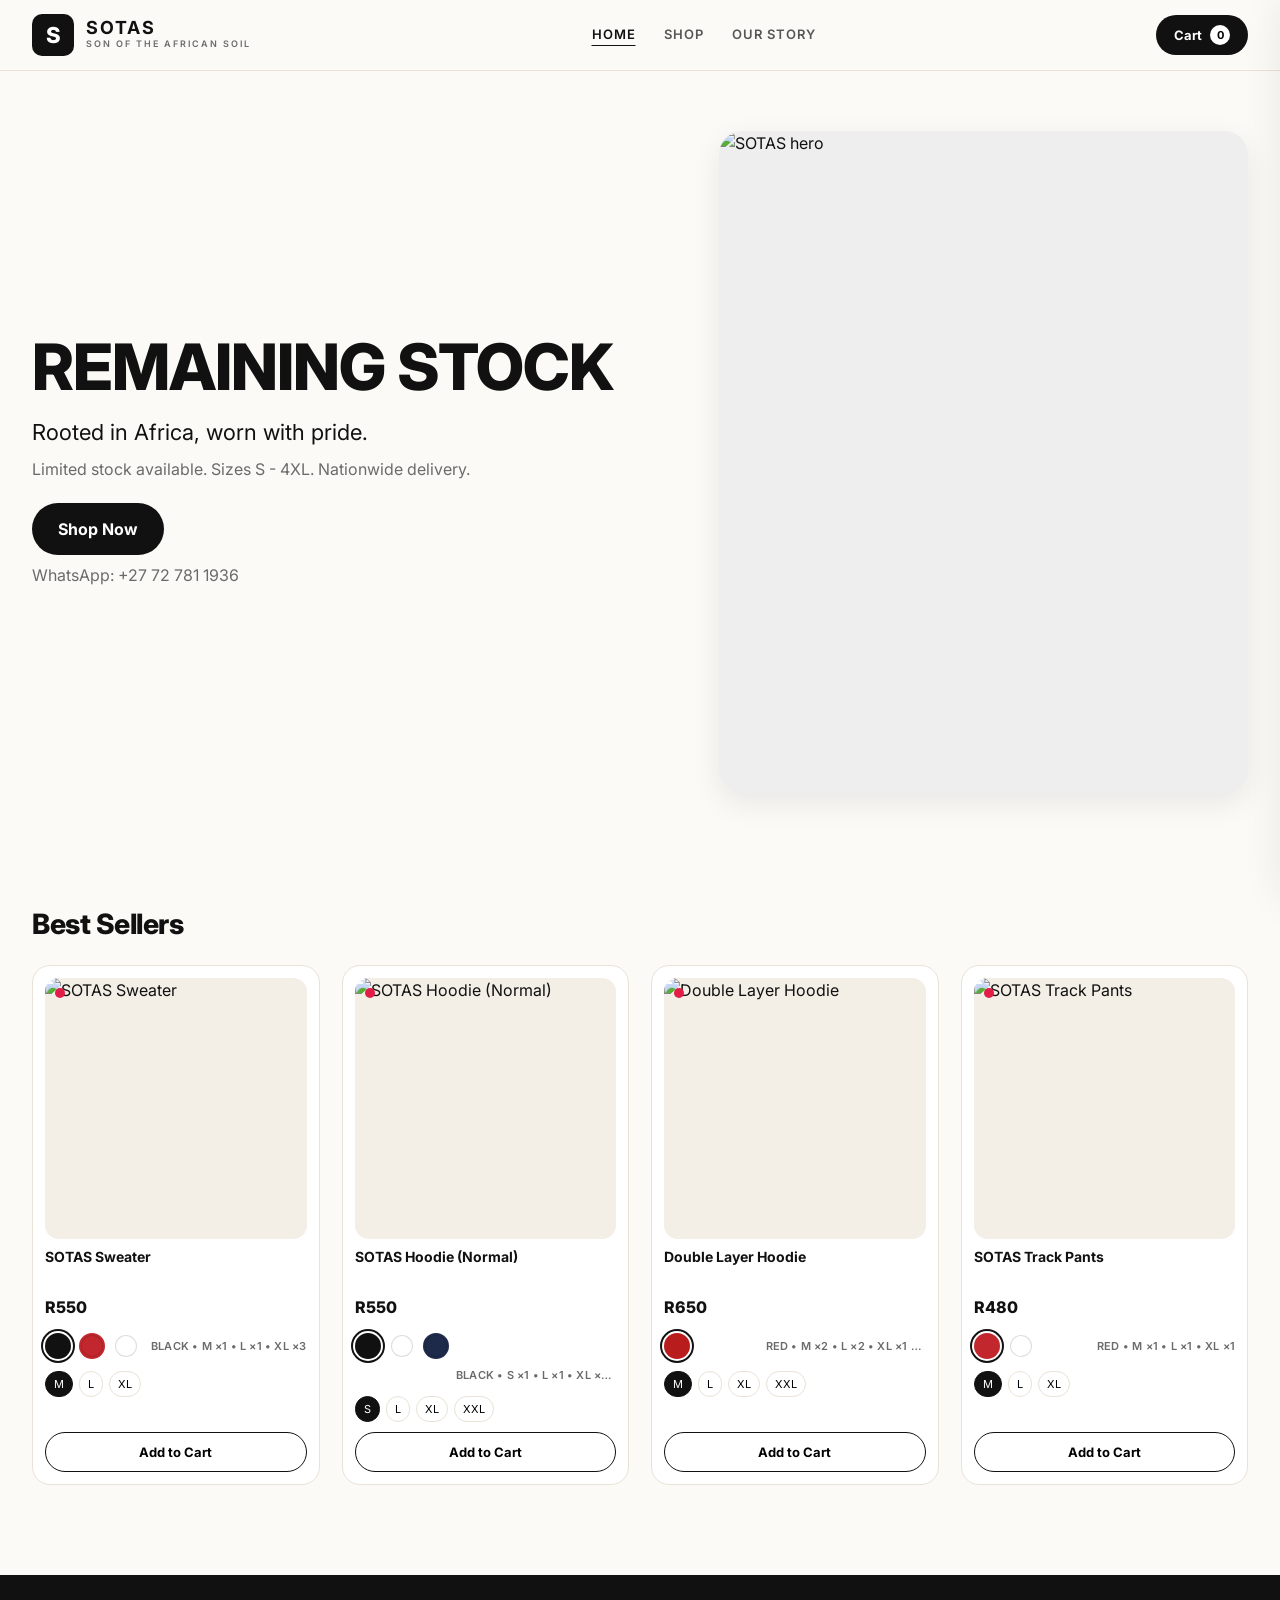
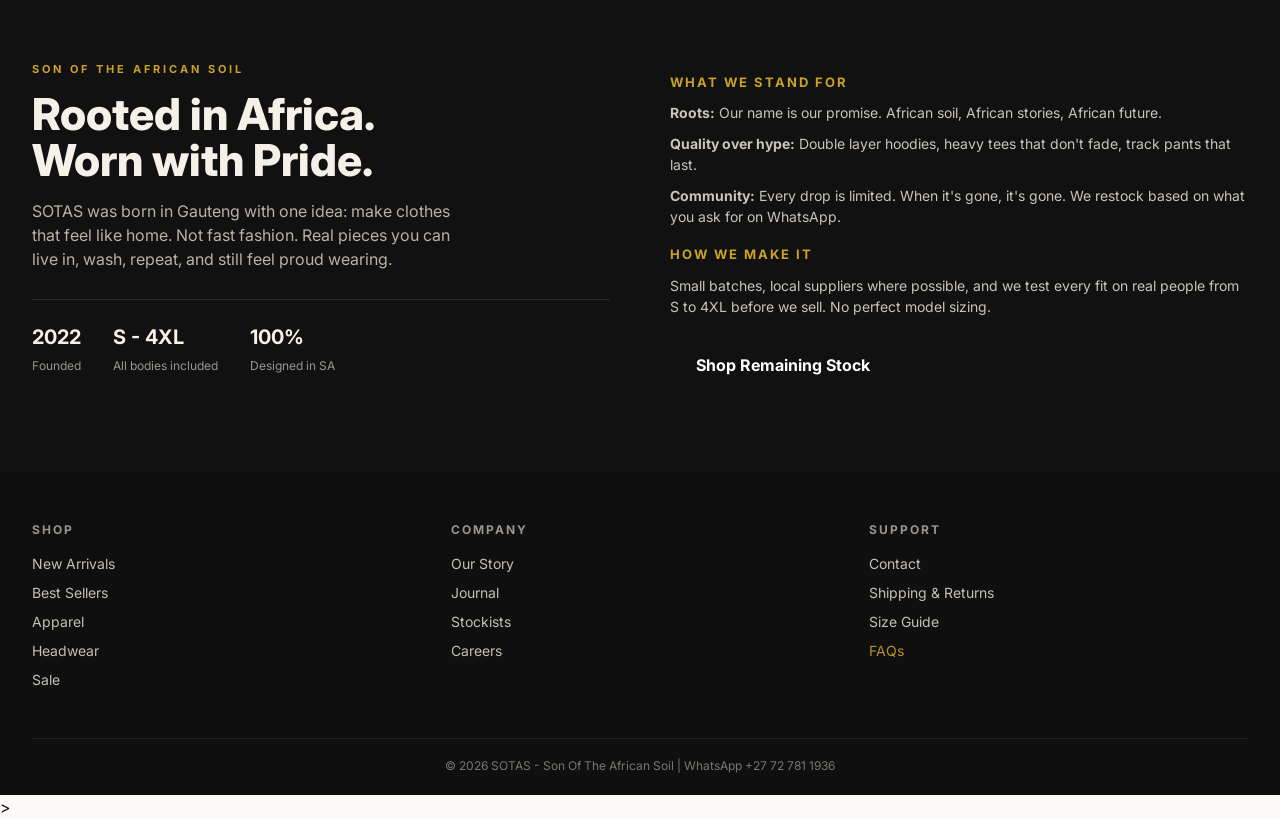
==== Index.html @ bfec143b "First commit - SOTAS brand site" ====
<!DOCTYPE html>
<html lang="en">
<head>
<meta charset="UTF-8">
<meta name="viewport" content="width=device-width, initial-scale=1.0">
<title>SOTAS | Son Of The African Soil</title>
<link rel="stylesheet" href="css/styles.css">
<link href="https://fonts.googleapis.com/css2?family=Inter:wght@400;600;800&display=swap" rel="stylesheet">
</head>

    <body>
    <!-- nav -->
        <header class="navbar">
            <div class="logo">
                <span class="logo-s">S</span>
                <div>
                <h1>SOTAS</h1>
                <p>SON OF THE AFRICAN SOIL</p>
                </div>
            </div>

            <nav>
                <a href="index.html" class="active">Home</a>
                <a href="shop.html">Shop</a>
                <a href="#story">Our Story</a>
            </nav>
            <button id="cartBtn" class="cart-btn">Cart <span id="cartCount">0</span></button>
        </header>

    <!-- hero -->
        <section class="hero">
            <div class="hero-text">
                <h2>REMAINING STOCK</h2>
                <h3>Rooted in Africa, worn with pride.</h3>
                <p>Limited stock available. Sizes S - 4XL. Nationwide delivery.</p>

                <a href="shop.html" class="btn-primary">Shop Now</a>
                <p class="whatsapp">WhatsApp: +27 72 781 1936</p>
            </div>

            <div class="hero-img">
                <img src="images/hoodie-double-red.jpg" alt="SOTAS hero">
            </div>
        </section>

    <!-- featured -->
        <section class="section">
            <h2 class="section-title">Best Sellers</h2>
            <div id="featuredGrid" class="product-grid"></div>
        </section>
          
        <section id="story" class="story-expanded">
            <div class="story-wrap">
                <div class="story-left">
                    <span class="eyebrow">SON OF THE AFRICAN SOIL</span>
                    <h2>Rooted in Africa.<br>Worn with Pride.</h2>
                    <p>SOTAS was born in Gauteng with one idea: make clothes that feel like home. Not fast fashion. Real pieces you can live in, wash, repeat, and still feel proud wearing.</p>
                    
                    <div class="story-stats">
                        <div><strong>2022</strong><span>Founded</span></div>
                        <div><strong>S - 4XL</strong><span>All bodies included</span></div>
                        <div><strong>100%</strong><span>Designed in SA</span></div>
                    </div>
                </div>

                <div class="story-right">
                    <h4>What we stand for</h4>
                    <ul>
                        <li><strong>Roots:</strong> Our name is our promise. African soil, African stories, African future.</li>
                        <li><strong>Quality over hype:</strong> Double layer hoodies, heavy tees that don't fade, track pants that last.</li>
                        <li><strong>Community:</strong> Every drop is limited. When it's gone, it's gone. We restock based on what you ask for on WhatsApp.</li>
                    </ul>
                    
                    <h4>How we make it</h4>
                    <p>Small batches, local suppliers where possible, and we test every fit on real people from S to 4XL before we sell. No perfect model sizing.</p>
                    <a href="shop.html" class="btn-primary">Shop Remaining Stock</a>
                </div>
            </div>
        </section>

        <footer class="footer">
            <div class="footer-grid">
                <div>
                    <h4>SHOP</h4>
                    <a data-shop="new">New Arrivals</a>
                    <a data-shop="best">Best Sellers</a>
                    <a data-shop="apparel">Apparel</a>
                    <a data-shop="headwear">Headwear</a>
                    <a data-shop="sale">Sale</a>
                </div>

                <div>
                    <h4>COMPANY</h4>
                    <a data-company="story">Our Story</a>
                    <a data-company="journal">Journal</a>
                    <a data-company="stockists">Stockists</a>
                    <a data-company="careers">Careers</a>
                </div>

                <div>
                    <h4>SUPPORT</h4>
                    <a data-support="contact">Contact</a>
                    <a data-support="shipping">Shipping & Returns</a>
                    <a data-support="size">Size Guide</a>
                    <a data-support="faq" class="gold">FAQs</a>
                </div>

            </div>
            <div class="footer-bottom"><p>© 2026 SOTAS - Son Of The African Soil | WhatsApp +27 72 781 1936</p></div>
        </footer>


    <!-- cart drawer -->
        <div id="cartDrawer" class="cart-drawer">
            <div class="cart-header">
                <h3>Your Cart</h3>
                <button Id="closeCart">X</button>
            </div>

            <div class="cart-scroll">
                <div id="cartItems"></div>
                
                <div class="cart-total">
                <span>Total:</span>
                <span id="cartTotal">R0</span>

                <div class="cart-form">
                    <h4> CUSTOMER DETAILS</h4>
                    <input type="text" id="custName" placeholder="Full Name" required>
                    <input type="tel" id="custPhone" placeholder="Phone/Whatsapp" required>
                    <input type="email" id="custEmail" placeholder="Email" required>

                    <h4>SHIPPING INFORMATION</h4>
                    <input type="text" id="shipAddress" placeholder="Street Address" required>
                    <input type="text" id="shipCity" placeholder="City" required>
                    <select id="shipProvance" required>
                        <option values="">Select Provance</option>

                        <option value="Gauteng">Gauteng</option>
                        <option value="Limpopo">Limpopo</option>
                        <option value="Western Cape">Western Cape</option>
                        <option value="KwaZulu-Natal">KwaZulu-Natal</option>
                        <option value="Eastern Cape">Eastern Cape</option>
                        <option value="Free State">Free State</option>
                        <option value="Mpumalanga">Mpumalanga</option>
                        <option value="North West">North West</option>
                        <option value="Northern Cape">Northern Cape</option>
                    </select>

                    <input type="text" id="shipCode" placeholder="postalCode" required>
                    <select id="shipMethod" required>
                        <option value="standard">Standard R80</option>
                        <option value="express">Express R150</option>
                        <option value="collect">Collect Free</option>
                    </select>
                    <button type="submit" form="checkoutForm" class="btn-primary full"> PLace Order</button> 
                </div>

                </div>
        </div>
        </div>
>
    <div id="overlay" class="overlay"></div>

    <script src="js/data.js"></script>
    <script src="js/cart.js"></script>
    <script src="js/app.js"></script>
    </body>
</html>
---- css/styles.css ----
:root{
--bg:#fcfaf7;
--black:#111111;
--muted:#6b6b6b;
--line:#e9e2d6;
--gold:#c9a227;
--red:#e11d48;
--radius:18px;
--shadow:0 10px 30px rgba(0,0,0,.08);
}
*{
    box-sizing:border-box;
    margin:0;
    padding:0
}
body{
font-family:'Inter',system-ui,Arial,sans-serif;
background:var(--bg); 
color:var(--black);
line-height:1.5; 
overflow-x:hidden;
}
a{
    color:inherit;
    text-decoration:none;
    cursor:pointer
}
button{
    font-family:inherit;
    cursor:pointer;
    border:0;
    background:none
}
img{
    width:100%;
    display:block;
    object-fit:cover
}

/* NAV */
.navbar{
position:sticky;top:0;
z-index:40;
display:flex;
align-items:center;
justify-content:space-between;
padding:14px 32px;
background:rgba(252,250,247,.9);
backdrop-filter:blur(10px);
border-bottom:1px solid var(--line);
}
.logo{
    display:flex;
    align-items:center;
    gap:12px
}
.logo-s{
width:42px;
height:42px;
display:grid;
place-items:center;
background:var(--black);
color:#fff;
font-weight:800;
font-size:22px;
border-radius:10px;
}
.logo h1{
    font-size:18px;
    letter-spacing:2px;
    line-height:1
}
.logo p{
    font-size:9px;
    letter-spacing:2px;
    color:var(--muted);
    font-weight:600
}
.navbar nav{
    display:flex;
    gap:28px
}
.navbar nav a{
    font-size:13px;
    font-weight:600;
    letter-spacing:1px;
    text-transform:uppercase;
    opacity:.7
}
.navbar nav a.active,.navbar nav a:hover{
    opacity:1;
    text-decoration:underline;
    text-underline-offset:6px
}
.cart-btn{
background:var(--black);
color:#fff;
padding:10px 18px;
border-radius:999px;
font-weight:700;
font-size:13px;
display:flex;
gap:8px;align-items:center
}
#cartCount{
    background:#fff;
    color:#000;
    min-width:20px;
    height:20px;
    border-radius:999px;
    display:grid;
    place-items:center;
    font-size:11px
}

/* HERO */
.hero{
display:grid;
grid-template-columns:1.1fr.9fr;
gap:40px;
padding:60px 32px;
align-items:center;
max-width:1280px;
margin:0 auto;
}
.hero-text h2{
    font-size:64px;
    line-height:.95;
    font-weight:800;
    letter-spacing:-1px
}
.hero-text h3{
    margin-top:18px;
    font-size:22px;
    font-weight:400
}
.hero-text p{
    color:var(--muted);
    margin-top:8px
}
.btn-primary{
display:inline-flex;
align-items:center;
justify-content:center;
background:var(--black);
color:#fff;
padding:14px 26px;
border-radius:999px;
font-weight:700;
margin-top:22px;
transition:.2s;
}
.btn-primary:hover{
    transform:translateY(-2px);
    box-shadow:var(--shadow)
}
.btn-primary.full{
    width:100%
}
.hero-text.whatsapp{
    margin-top:14px;
    font-size:13px;
    font-weight:600
}
.hero-img{
    border-radius:24px;
    overflow:hidden;
    box-shadow:var(--shadow);
    background:#eee;
    aspect-ratio:4/5
}

/* SECTIONS */
.section{
    max-width:1280px;
    margin:0 auto;
    padding:50px 32px
}
.section-title{
    font-size:28px;
    font-weight:800;
    margin-bottom:20px;
    letter-spacing:-.5px
}
.product-grid{
    display:grid;
    grid-template-columns:repeat(4,1fr);
    gap:22px
}
.shop-header{
    max-width:1280px;
    margin:0 auto;
    padding:30px 32px 0
}
.shop-header h2{
    font-size:28px;
    font-weight:800
}
.filters{
    display:flex;
    flex-wrap:wrap;
    gap:10px;
    margin-top:16px
}
.filter-btn{
    padding:8px 16px;
    border:1px solid var(--line);
    border-radius:999px;
    font-size:13px;
    font-weight:600;
    background:#fff
}
.filter-btn.active{
    background:var(--black);
    color:#fff;
    border-color:var(--black)
}
.stock-note{
    margin-top:12px;
    font-size:13px;
    color:var(--muted)
}

/* PRODUCT CARD */
.product-card{
background:#fff;
border:1px solid var(--line);
border-radius:var(--radius);
overflow:hidden;
padding:12px;
display:flex;
flex-direction:column;
gap:10px;
transition:.2s
}
.product-card:hover{
    transform:translateY(-4px);
    box-shadow:var(--shadow)
}
.product-img-wrap{
    position:relative;
    border-radius:14px;
    overflow:hidden;
    background:#f3eee6;
    aspect-ratio:1
}
.stock-dot{
    position:absolute;
    top:10px;
    left:10px;
    width:10px;
    height:10px;
    border-radius:50%;
    z-index:2
}
.stock-dot.limited{
    background:var(--red)
}
.stock-dot.low{
    background:#111
}
.stock-dot.in{
    background:#22c55e
}
.product-card h3{
    font-size:14px;
    font-weight:700;
    line-height:1.2;
    min-height:36px
}
.price-row{
    display:flex;
    align-items:center;
    gap:8px
}
.price{
    font-weight:800
}
.old-price{
    font-size:13px;
    color:var(--muted);
    text-decoration:line-through
}
.sizes{
    display:flex;
    flex-wrap:wrap;
    gap:6px
}
.size-pill{
    font-size:11px;
    padding:5px 8px;
    border:1px solid var(--line);
    border-radius:999px;
    background:#fff
}
.size-pill.active{
    background:var(--black);
    color:#fff;
    border-color:var(--black)
}
.btn-add{
    margin-top:auto;
    background:#fff;
    border:1px solid var(--black);
    padding:11px;
    border-radius:999px;
    font-weight:700;
    font-size:13px;
    transition:.2s
}
.btn-add:hover{
    background:var(--black);
    color:#fff
}

/* STORY */
.story-expanded{
    background:#111;
    color:#f5f1e9;
    padding:80px 32px;
    margin-top:40px
}
.story-wrap{
    max-width:1280px;
    margin:0 auto;
    display:grid;
    grid-template-columns:1fr 1fr;
    gap:60px
}
.eyebrow{
    font-size:11px;
    letter-spacing:3px;
    color:var(--gold);
    font-weight:700
}
.story-left h2{
    font-size:44px;
    line-height:1.05;
    margin-top:12px;
    font-weight:800
}
.story-left p{
    margin-top:16px;
    color:#b8b2a7;
    max-width:44ch
}
.story-stats{
    display:flex;
    gap:32px;
    margin-top:28px;
    border-top:1px solid #2a2a2a;
    padding-top:22px
}
.story-stats strong{
    display:block;
    font-size:20px
}
.story-stats span{
    font-size:12px;
    color:#9a9590
}
.story-right h4{
    font-size:13px;
    letter-spacing:2px;
    text-transform:uppercase;
    margin:18px 0 10px;
    color:var(--gold)
}
.story-right ul{
    list-style:none;
    display:flex;
    flex-direction:column;
    gap:10px
}
.story-right li{
    color:#c9c4bc;
    font-size:14px
}
.story-right p{
    color:#c9c4bc;
    font-size:14px
}

/* FOOTER */
.footer{
    background:#0f0f0f;
    color:#fff;
    padding:50px 32px 20px;
    margin-top:0
}
.footer-grid{
    max-width:1280px;
    margin:0 auto;
    display:grid;
    grid-template-columns:repeat(3,1fr);
    gap:40px
}
.footer h4{
    font-size:12px;
    letter-spacing:2px;
    margin-bottom:14px;
    color:#9a9590
}
.footer a{
    display:block;
    font-size:14px;
    color:#d8d3ca;
    margin:8px 0;
    opacity:.9
}
.footer a:hover{
    color:#fff;
    text-decoration:underline
}
.footer a.gold{
    color:var(--gold)
}
.footer-bottom{
    border-top:1px solid #222;
    margin-top:40px;
    padding-top:18px;
    text-align:center;
    font-size:12px;
    color:#7a7671
}

/* CART DRAWER */
.overlay{
position:fixed; inset:0;
background:rgba(0,0,0,.5);
opacity:0; pointer-events:none;
transition:.25s; z-index:9998;
}
.overlay.show{ 
    opacity:1; 
    pointer-events:auto; 
}
.cart-drawer{
position:fixed; top:0; right:0;
width:400px; max-width:92vw; height:100dvh;
background:#fff; z-index:9999;
display:flex; flex-direction:column;
transform:translateX(105%); transition:transform .3s ease;
box-shadow:-20px 0 40px rgba(0,0,0,.08);
border-radius:12px 0 0 12px;
overflow:hidden;
}
.cart-drawer.open{ 
    transform:translateX(0); 
}
.overlay{ 
    position:fixed; 
    inset:0; 
    background:rgba(0,0,0,.4); 
    z-index:9998; opacity:0; 
    pointer-events:none; 
    transition:.25s; 
}
.overlay.show{ 
    opacity:1; 
    pointer-events:auto; 
}

.cart-header{
flex-shrink:0; 
display:flex; 
justify-content:space-between; 
align-items:center;
padding:18px 20px; 
border-bottom:1px solid #f1f1f5;
}
.cart-header h3{ 
    font-size:16px; 
    font-weight:700; 
}
#closeCart{ 
    width:32px; 
    height:32px; 
    border-radius:50%;
    background:#f1f1f5; 
    font-size:12px; 
    font-weight:700; 
}
.cart-scroll{
flex:1; overflow-y:auto; 
min-height:0;
overscroll-behavior:contain; 
-webkit-overflow-scrolling:touch;
padding:16px 18px 24px;
}
.cart-total{ 
    display:flex; 
    justify-content:space-between; 
    font-weight:700; font-size:15px; 
    padding:8px 0 16px; 
    border-bottom:1px solid #f1f1f5; 
    margin-bottom:16px;
    gap: 10px;
 }
.cart-form{ 
    display:left; 
    flex-direction:column; 
    gap:20px; 
}
.cart-form h4{ 
    font-size:11px; 
    letter-spacing:.8px; 
    text-transform:uppercase; 
    color:#6b7280; 
    font-weight:700; 
    margin-top:12px;
 }
.cart-form input, .cart-form select{
width:100%; 
height:44px; 
padding:0 14px;
border:1px solid #e5e7eb; 
border-radius:10px;
font-size:13px; 
background:#fff; 
outline:none;
}
.cart-form input:focus, .cart-form select:focus{ 
    border-color:#111;
 }

/* MODAL / TOAST */
.sotas-modal{
    position:fixed;
    inset:0;
    z-index:70;
    display:grid;
    place-items:center;
    padding:20px
}
.sotas-modal-backdrop{
    position:absolute;
    inset:0;
    background:rgba(0,0,0,.5)
}
.sotas-modal-card{
    position:relative;
    background:#fff;
    border-radius:18px;
    padding:24px;
    max-width:480px;
    width:100%;
    box-shadow:var(--shadow)
}
.sotas-modal-card h3{
    font-size:18px;
    margin-bottom:8px
}
.sotas-modal-card p,.sotas-modal-card li{
    font-size:14px;
    color:#333;
    line-height:1.6
}
.sotas-toast{
    position:fixed;
    bottom:20px;
    left:50%;
    transform:translateX(-50%);
    background:#111;
    color:#fff;
    padding:12px 18px;
    border-radius:999px;
    font-size:13px;
    z-index:80;
    box-shadow:var(--shadow)
}

@media(max-width:980px){
.hero{grid-template-columns:1fr}.product-grid{grid-template-columns:repeat(2,1fr)}.story-wrap{grid-template-columns:1fr}.footer-grid{grid-template-columns:1fr 1fr}
.hero-text h2{font-size:44px}
}
@media(max-width:600px){.product-grid{grid-template-columns:1fr 1fr;gap:12px}.navbar{padding:12px 16px}.navbar nav{gap:14px}.section,.shop-header{padding-left:16px;padding-right:16px} }

/* COLOUR OPTIONS */
.color-row{
    display:flex;
    align-items:center;
    gap:8px;
    flex-wrap:wrap;margin:4px 0 2px
}
.color-dot{
    width:26px;
    height:26px;
    border-radius:50%;
    border:2px solid transparent;
    cursor:pointer;
    position:relative;
    transition:.2s;
    box-shadow:0 0 0 1px rgba(0,0,0,.12) inset
}
.color-dot.active{
    box-shadow:0 0 0 2px #fff, 0 0 0 4px #111
}
.color-dot[style*="#FFFFFF"]{
    box-shadow:0 0 0 1px #ddd inset
}
.color-dot[style*="#FFFFFF"].active{
    box-shadow:0 0 0 2px #fff, 0 0 0 4px #111, 0 0 0 1px #ddd inset
}
.variant-meta{
    font-size:11px;
    color:#6b6b6b;
    font-weight:600;
    letter-spacing:.2px;
    margin-left:auto;
    max-width:160px;
    white-space:nowrap;
    overflow:hidden;
    text-overflow:ellipsis
}
.size-pill small{
    font-size:10px
}
.product-card[data-category="tshirt"].product-img-wrap{
    aspect-ratio:1
}
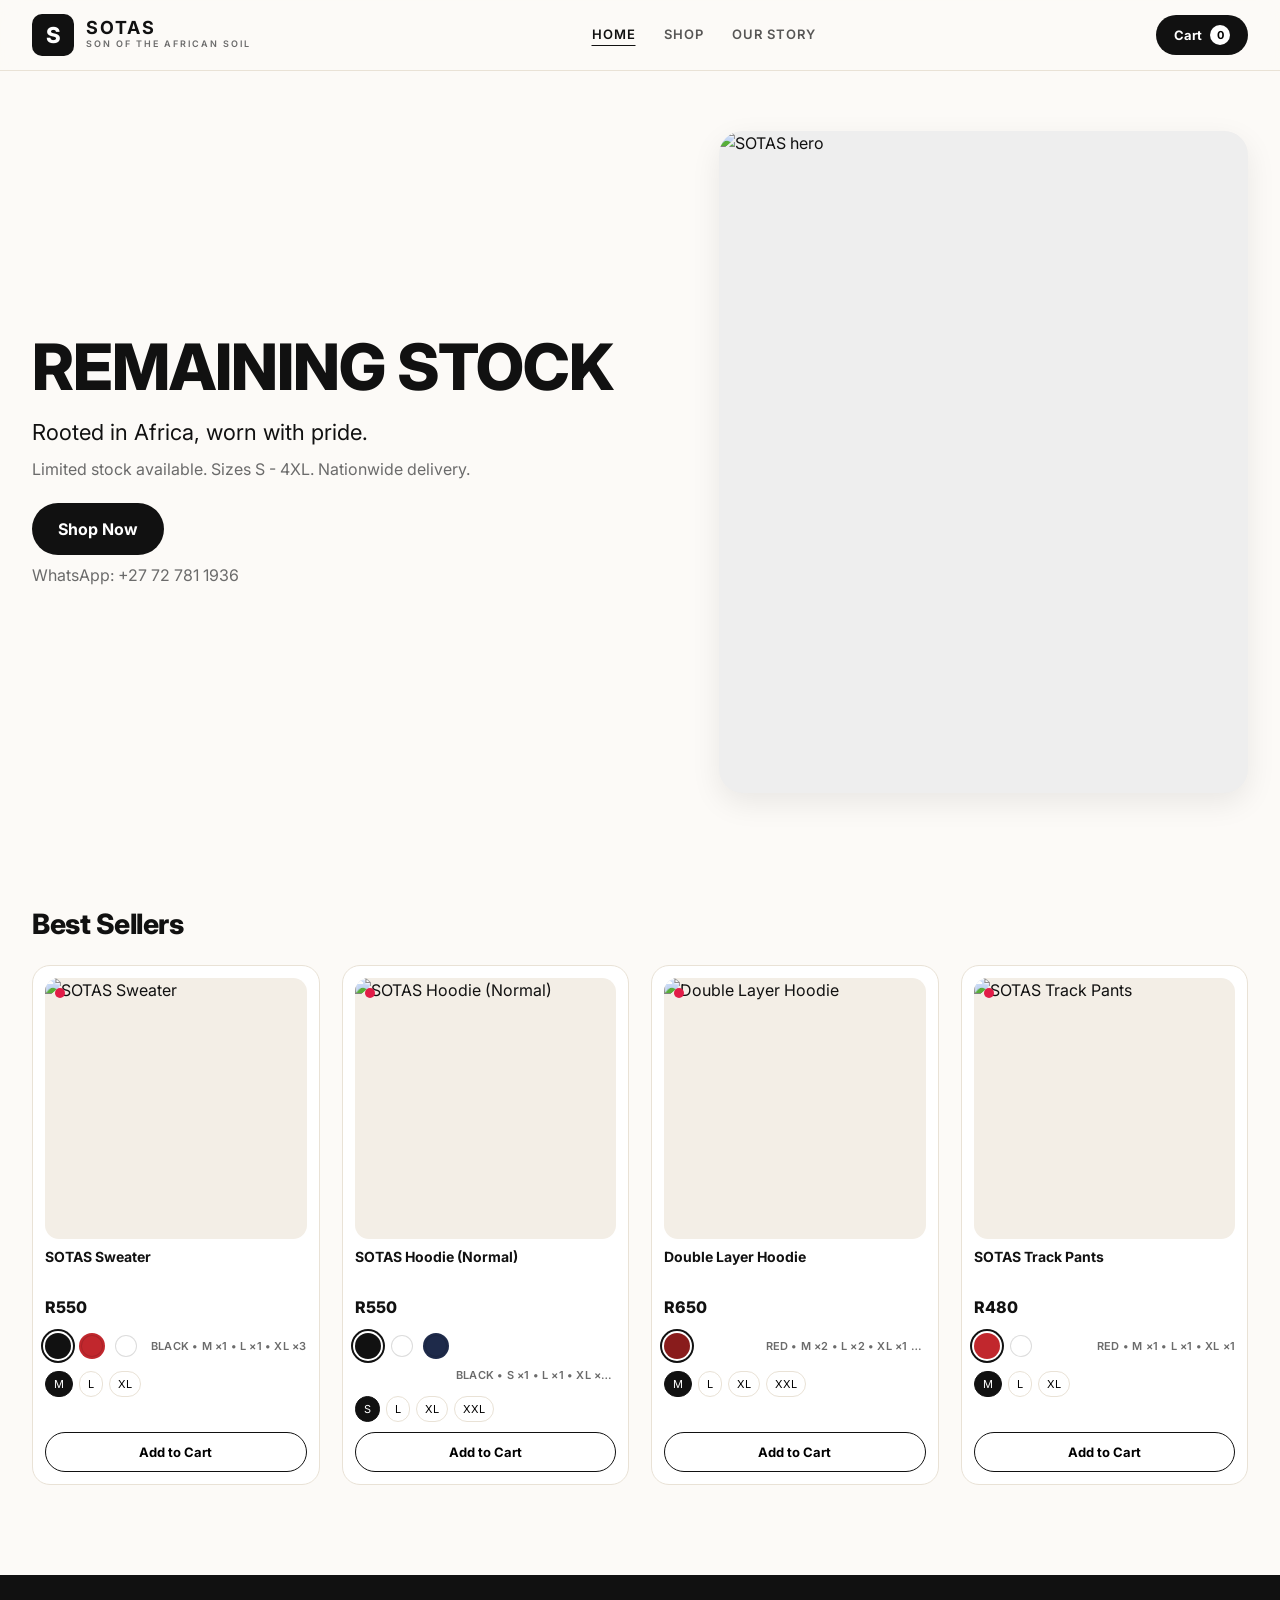
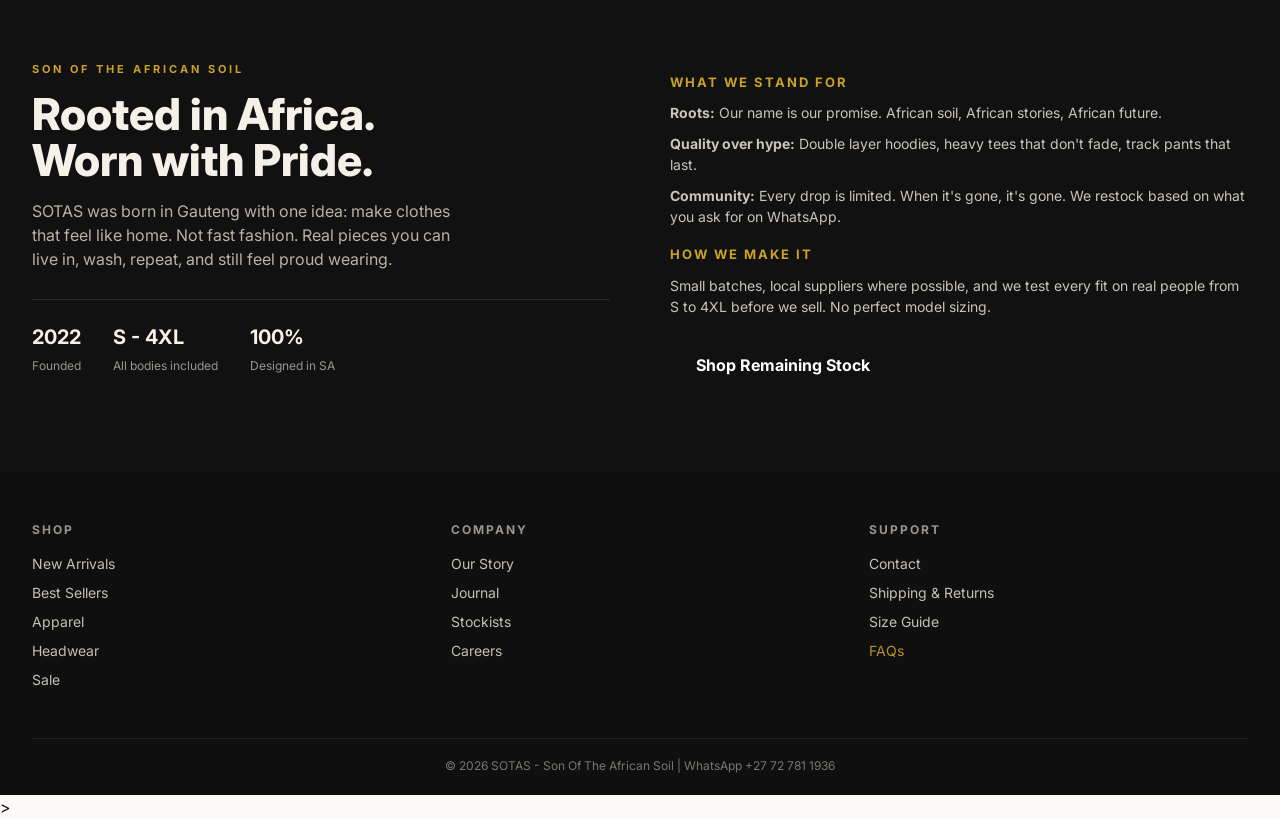
==== commit 51858008: "FIx product images to original photos and fix cart drawer" ====
--- a/Index.html
+++ b/Index.html
@@ -39,7 +39,7 @@
             </div>
 
             <div class="hero-img">
-                <img src="images/hoodie-double-red.jpg" alt="SOTAS hero">
+                <img src="SOTAS.jpeg" alt="SOTAS hero">
             </div>
         </section>
 
--- a/css/styles.css
+++ b/css/styles.css
@@ -620,3 +620,31 @@
     aspect-ratio:1
 }
 
+.cart-drawer{
+position:fixed; right:-100%; top:0; width:420px; max-width:92vw; height:100vh;
+background:#fff; z-index:9999; display:flex; flex-direction:column;
+transition:right.3s ease; box-shadow:-10px 0 30px rgba(0,0,0,.15);
+}
+.cart-drawer.open{ right:0; }
+.overlay{ position:fixed; inset:0; background:rgba(0,0,0,.5); display:none; z-index:9998; }
+.overlay.active{ display:block; }
+
+.cart-header{ padding:20px; display:flex; justify-content:space-between; align-items:center; border-bottom:1px solid #eee; }
+#cartItems{ flex:1; overflow-y:auto; padding:16px; }
+.cart-item{ display:flex; gap:12px; padding:12px; border:1px solid #eee; border-radius:16px; margin-bottom:12px; align-items:flex-start; }
+.cart-item img{ width:75px!important; height:75px!important; object-fit:cover; border-radius:12px; flex-shrink:0; }
+.cart-item-details{ flex:1; min-width:0; }
+.cart-item-name{ font-weight:700; font-size:14px; line-height:1.2; }
+.cart-item-meta{ font-size:11px; opacity:.7; margin:6px 0; }
+.cart-item-controls{ display:flex; align-items:center; gap:8px; margin-top:8px; }
+.qty-btn{ width:28px; height:28px; border-radius:50%; border:1px solid #ddd; background:#fff; cursor:pointer; }
+.remove-btn{ background:none; border:none; color:#C1272D; font-size:11px; text-decoration:underline; cursor:pointer; margin-left:8px; }
+.cart-item-price{ font-weight:700; font-size:14px; white-space:nowrap; }
+
+.cart-footer{ border-top:1px solid #eee; padding:16px; background:#fafafa; overflow-y:auto; max-height:55vh; }
+.cart-total{ display:flex; justify-content:space-between; font-weight:800; font-size:18px; margin-bottom:16px; }
+
+#checkoutForm{ display:flex; flex-direction:column; gap:10px; }
+#checkoutForm h4{ margin:10px 0 4px; font-size:13px; text-transform:uppercase; letter-spacing:.5px; }
+#checkoutForm input, #checkoutForm select{ width:100%; padding:12px; border:1px solid #ddd; border-radius:10px; font-size:14px; box-sizing:border-box; }
+#checkoutForm.btn-primary{ background:#111; color:#fff; border:none; padding:14px; border-radius:30px; font-weight:700; margin-top:10px; cursor:pointer; }
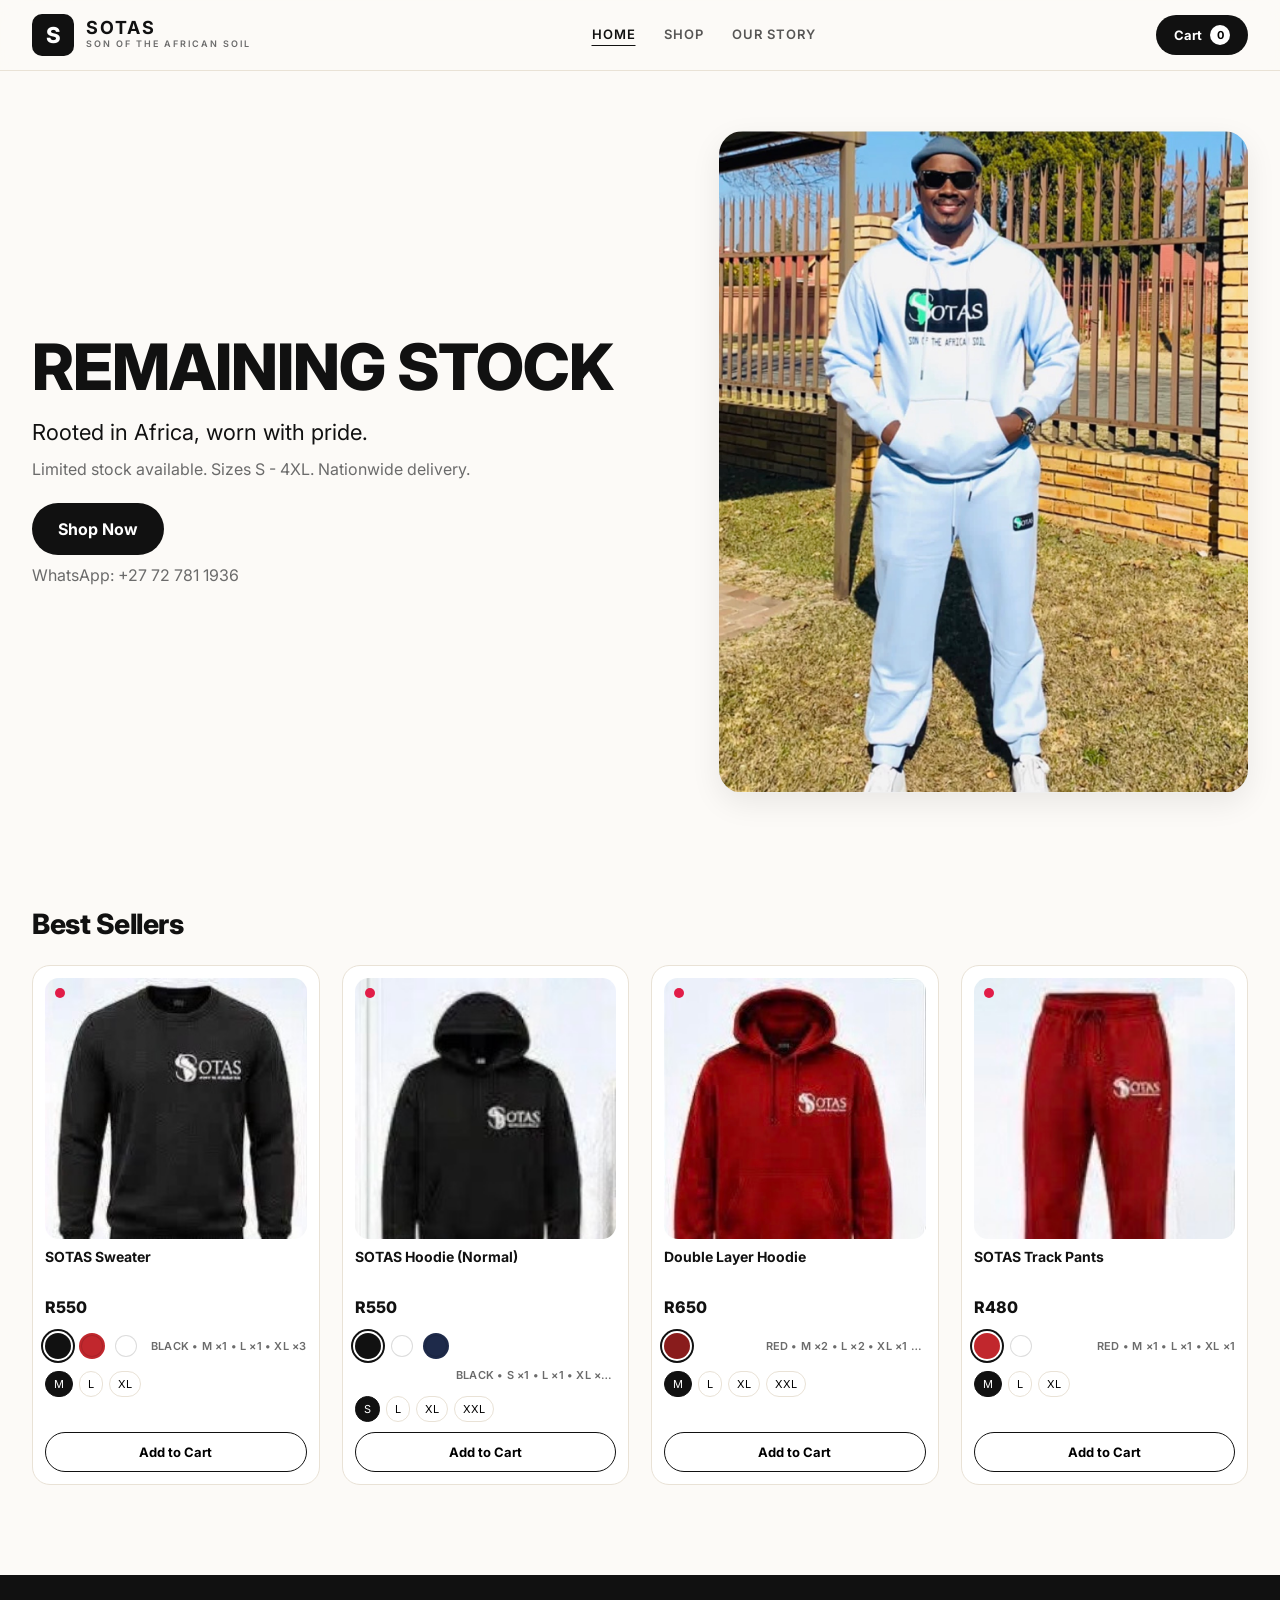
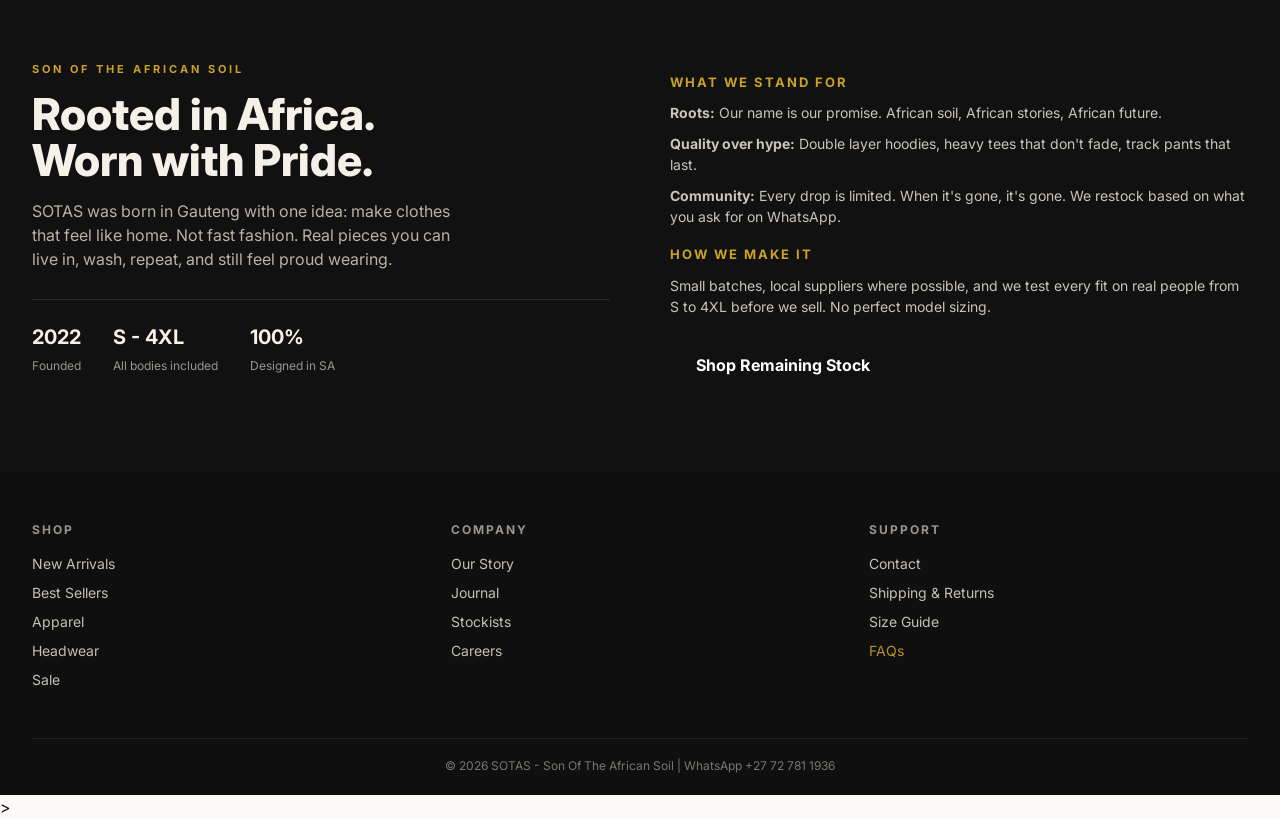
==== commit 6479fd9c: "Add  the SOTAS image as SOTAS hero" ====
--- a/Index.html
+++ b/Index.html
@@ -39,7 +39,7 @@
             </div>
 
             <div class="hero-img">
-                <img src="SOTAS.jpeg" alt="SOTAS hero">
+                <img src="images/SOTAS.jpeg" alt="SOTAS hero">
             </div>
         </section>
 
